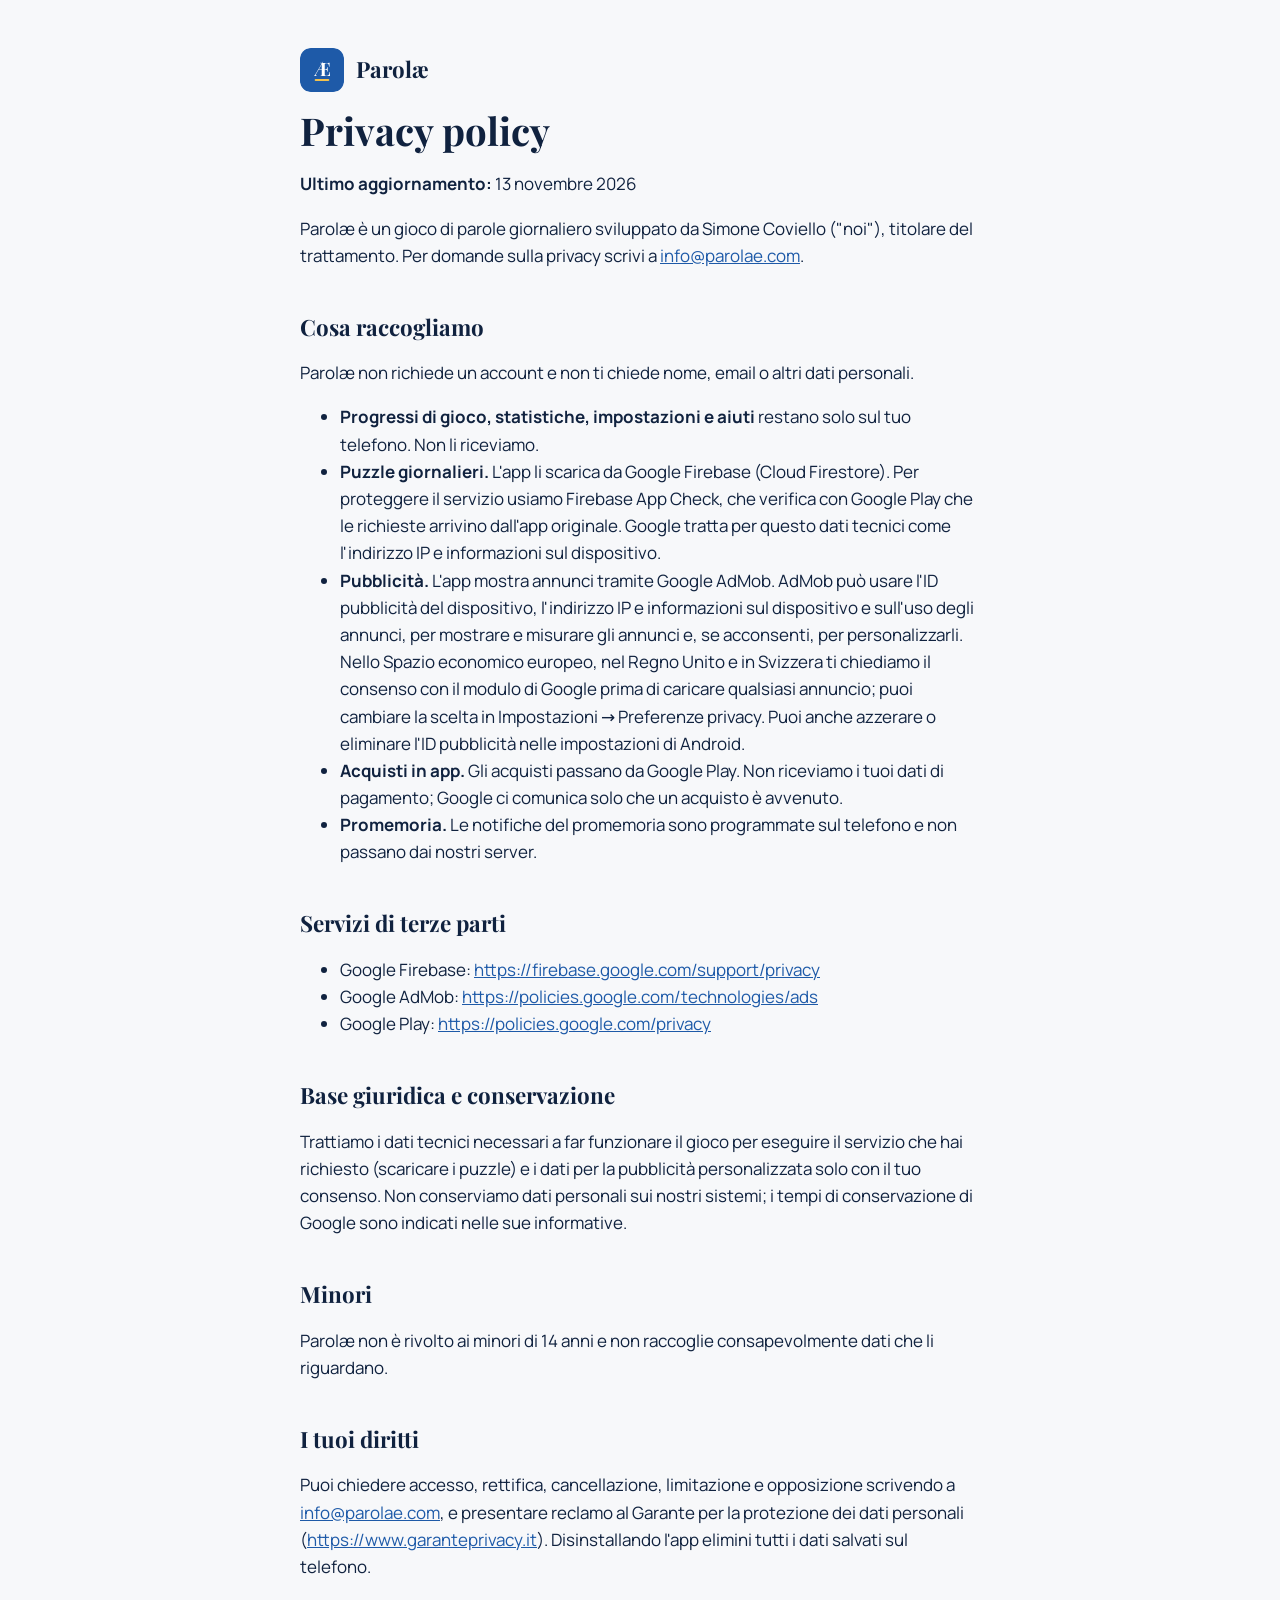
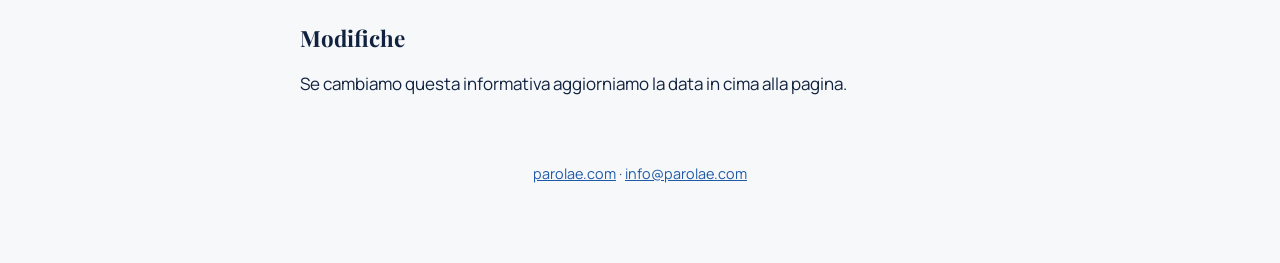
==== privacy/index.html @ 01f40a57 "Landing page, privacy policy and app-ads.txt for parolae.com Co-Authored-By: Claude Opus 5.5 <norepl" ====
<!doctype html>
<html lang="it">
<head>
  <meta charset="utf-8">
  <meta name="viewport" content="width=device-width, initial-scale=1">
  <title>Privacy policy – Parolæ</title>
  <link rel="icon" href="../assets/icon-512.png">
  <link rel="stylesheet" href="../assets/style.css">
</head>
<body>
  <main>
    <a class="page" href="../"><header class="page"><img class="logo" src="../assets/logo.svg" alt=""><span>Parolæ</span></header></a>
    <h1>Privacy policy</h1>
    <p><strong>Ultimo aggiornamento:</strong> 13 novembre 2026</p>
    <p>Parolæ è un gioco di parole giornaliero sviluppato da Simone Coviello ("noi"), titolare del trattamento. Per domande sulla privacy scrivi a <a href="mailto:info@parolae.com">info@parolae.com</a>.</p>
    <h2>Cosa raccogliamo</h2>
    <p>Parolæ non richiede un account e non ti chiede nome, email o altri dati personali.</p>
    <ul>
<li><strong>Progressi di gioco, statistiche, impostazioni e aiuti</strong> restano solo sul tuo telefono. Non li riceviamo.</li>
<li><strong>Puzzle giornalieri.</strong> L'app li scarica da Google Firebase (Cloud Firestore). Per proteggere il servizio usiamo Firebase App Check, che verifica con Google Play che le richieste arrivino dall'app originale. Google tratta per questo dati tecnici come l'indirizzo IP e informazioni sul dispositivo.</li>
<li><strong>Pubblicità.</strong> L'app mostra annunci tramite Google AdMob. AdMob può usare l'ID pubblicità del dispositivo, l'indirizzo IP e informazioni sul dispositivo e sull'uso degli annunci, per mostrare e misurare gli annunci e, se acconsenti, per personalizzarli. Nello Spazio economico europeo, nel Regno Unito e in Svizzera ti chiediamo il consenso con il modulo di Google prima di caricare qualsiasi annuncio; puoi cambiare la scelta in Impostazioni → Preferenze privacy. Puoi anche azzerare o eliminare l'ID pubblicità nelle impostazioni di Android.</li>
<li><strong>Acquisti in app.</strong> Gli acquisti passano da Google Play. Non riceviamo i tuoi dati di pagamento; Google ci comunica solo che un acquisto è avvenuto.</li>
<li><strong>Promemoria.</strong> Le notifiche del promemoria sono programmate sul telefono e non passano dai nostri server.</li>
</ul>
    <h2>Servizi di terze parti</h2>
    <ul>
<li>Google Firebase: <a href="https://firebase.google.com/support/privacy">https://firebase.google.com/support/privacy</a></li>
<li>Google AdMob: <a href="https://policies.google.com/technologies/ads">https://policies.google.com/technologies/ads</a></li>
<li>Google Play: <a href="https://policies.google.com/privacy">https://policies.google.com/privacy</a></li>
</ul>
    <h2>Base giuridica e conservazione</h2>
    <p>Trattiamo i dati tecnici necessari a far funzionare il gioco per eseguire il servizio che hai richiesto (scaricare i puzzle) e i dati per la pubblicità personalizzata solo con il tuo consenso. Non conserviamo dati personali sui nostri sistemi; i tempi di conservazione di Google sono indicati nelle sue informative.</p>
    <h2>Minori</h2>
    <p>Parolæ non è rivolto ai minori di 14 anni e non raccoglie consapevolmente dati che li riguardano.</p>
    <h2>I tuoi diritti</h2>
    <p>Puoi chiedere accesso, rettifica, cancellazione, limitazione e opposizione scrivendo a <a href="mailto:info@parolae.com">info@parolae.com</a>, e presentare reclamo al Garante per la protezione dei dati personali (<a href="https://www.garanteprivacy.it">https://www.garanteprivacy.it</a>). Disinstallando l'app elimini tutti i dati salvati sul telefono.</p>
    <h2>Modifiche</h2>
    <p>Se cambiamo questa informativa aggiorniamo la data in cima alla pagina.</p>
    <footer><p><a href="../">parolae.com</a> · <a href="mailto:info@parolae.com">info@parolae.com</a></p></footer>
  </main>
</body>
</html>
---- assets/style.css ----
@font-face { font-family: "Playfair Display"; font-weight: 700; src: url("fonts/PlayfairDisplay-Bold.ttf") format("truetype"); font-display: swap; }
@font-face { font-family: "Manrope"; font-weight: 400; src: url("fonts/Manrope-Regular.ttf") format("truetype"); font-display: swap; }
@font-face { font-family: "Manrope"; font-weight: 700; src: url("fonts/Manrope-Bold.ttf") format("truetype"); font-display: swap; }

/* Mediterraneo palette, like the app. */
:root { --bg: #F7F8FA; --tile: #E3E9F2; --ink: #10223F; --muted: #4F5D75; --accent: #1E5AA8; --selection: #F2C14E; }
@media (prefers-color-scheme: dark) {
  :root { --bg: #0D1626; --tile: #1B2842; --ink: #E8EEF7; --muted: #9AA8BF; --accent: #7FB0F5; }
}
* { box-sizing: border-box; }
body { margin: 0; background: var(--bg); color: var(--ink); font: 17px/1.6 "Manrope", system-ui, sans-serif; }
main { max-width: 720px; margin: 0 auto; padding: 48px 20px 64px; }
h1, h2 { font-family: "Playfair Display", Georgia, serif; line-height: 1.2; }
h1 { font-size: 2.4rem; margin: 0.4em 0 0.2em; }
h2 { font-size: 1.4rem; margin-top: 2em; }
a { color: var(--accent); }
.muted { color: var(--muted); }
.logo { width: 96px; height: 96px; border-radius: 24px; display: block; }
.hero { text-align: center; padding-top: 10vh; }
.hero .logo { margin: 0 auto; }
.tagline { font-size: 1.2rem; color: var(--muted); }
.badge { display: inline-block; margin-top: 24px; padding: 12px 22px; border-radius: 22px; background: var(--tile); font-weight: 700; }
.badge::after { content: ""; display: block; height: 3px; margin-top: 4px; border-radius: 2px; background: var(--selection); }
a.page { text-decoration: none; color: inherit; }
header.page { display: flex; align-items: center; gap: 12px; text-decoration: none; color: inherit; }
header.page .logo { width: 44px; height: 44px; border-radius: 11px; }
header.page span { font-family: "Playfair Display", Georgia, serif; font-weight: 700; font-size: 1.4rem; }
footer { margin-top: 64px; font-size: 0.9rem; color: var(--muted); text-align: center; }
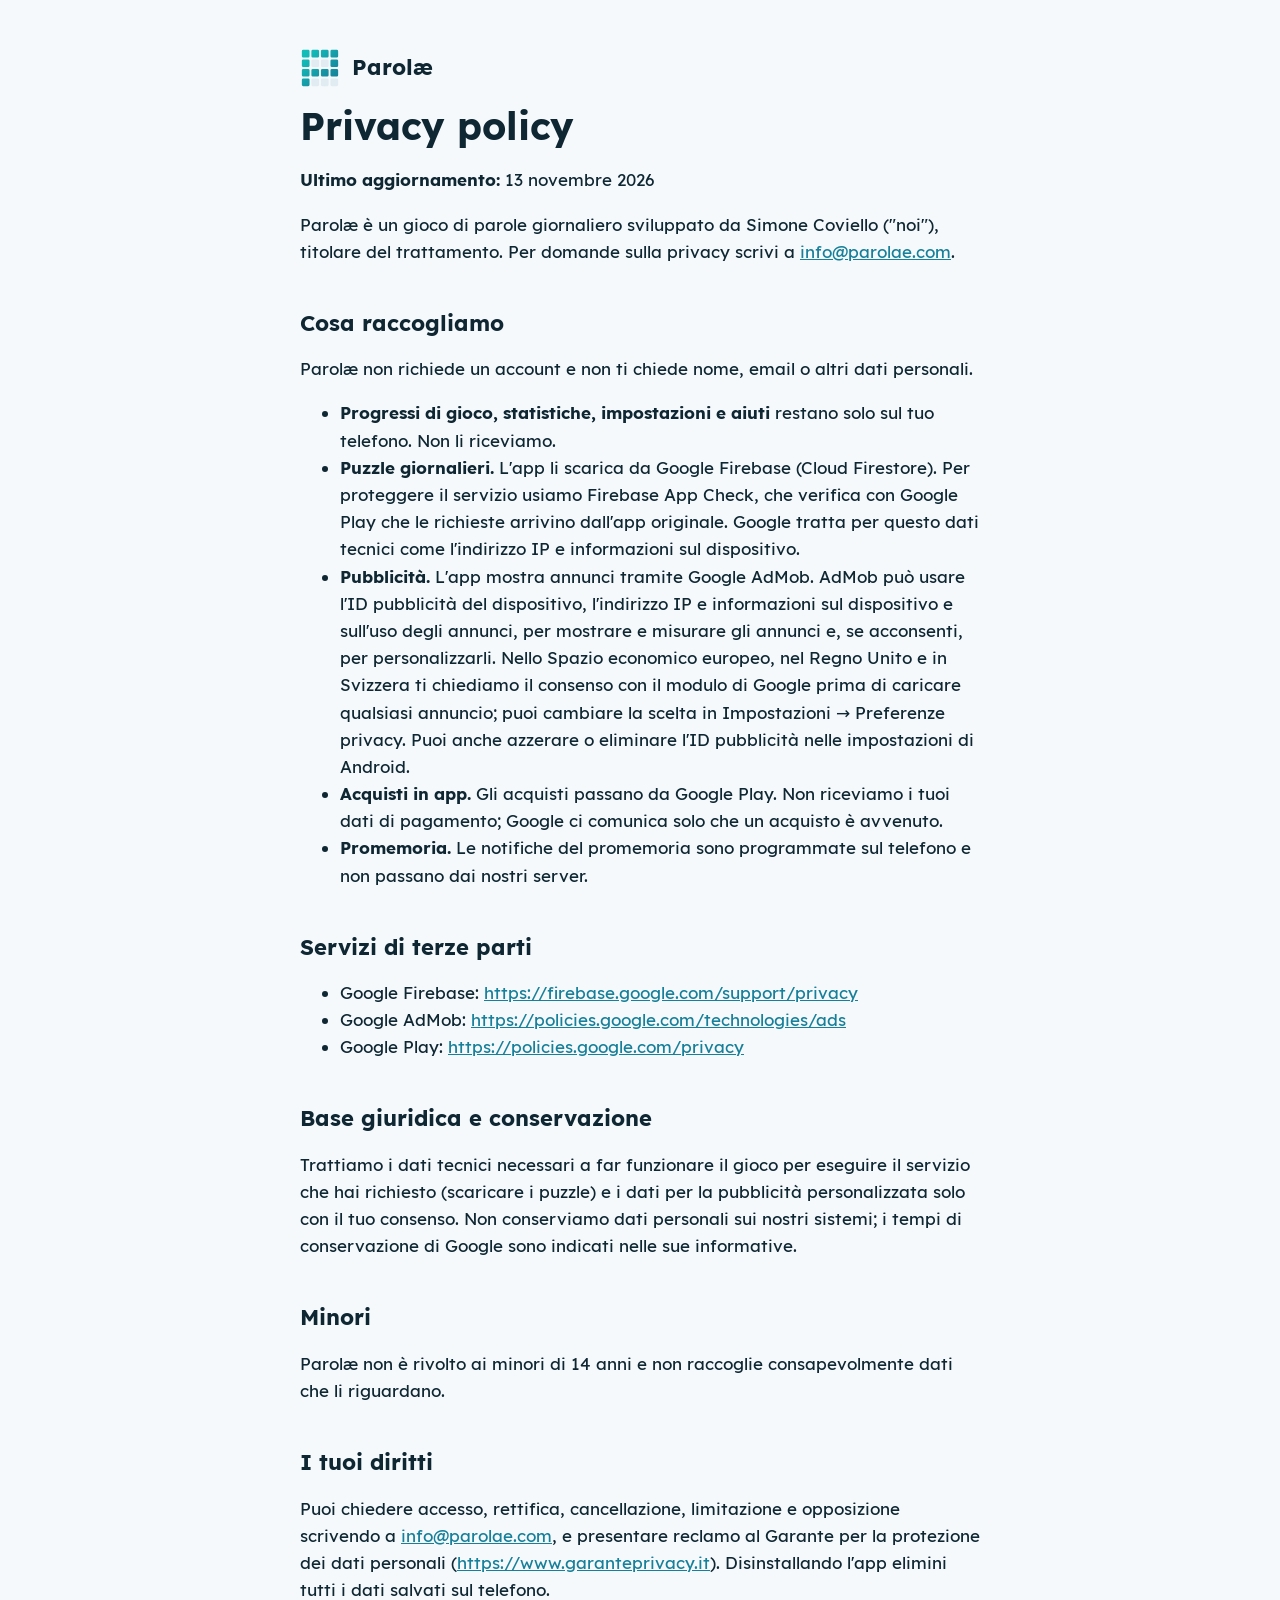
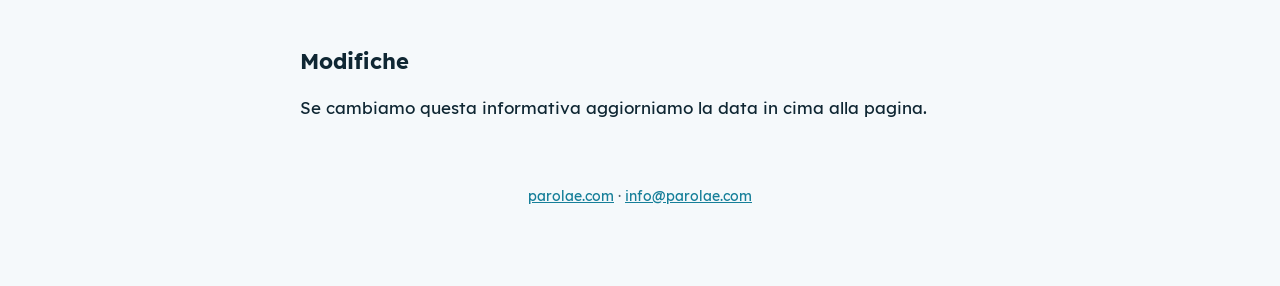
==== commit ccb9d49c: "New logo (grid P), Riva palette and Lexend font Co-Authored-By: Claude Opus 5.5 <noreply@anthropic.c" ====
--- a/privacy/index.html
+++ b/privacy/index.html
@@ -4,12 +4,13 @@
   <meta charset="utf-8">
   <meta name="viewport" content="width=device-width, initial-scale=1">
   <title>Privacy policy – Parolæ</title>
-  <link rel="icon" href="../assets/icon-512.png">
+  <link rel="icon" href="../assets/logo.svg" type="image/svg+xml">
+  <link rel="apple-touch-icon" href="../assets/icon-512.png">
   <link rel="stylesheet" href="../assets/style.css">
 </head>
 <body>
   <main>
-    <a class="page" href="../"><header class="page"><img class="logo" src="../assets/logo.svg" alt=""><span>Parolæ</span></header></a>
+    <a class="page" href="../"><header class="page"><picture><source srcset="../assets/logo-dark.svg" media="(prefers-color-scheme: dark)"><img class="logo" src="../assets/logo.svg" alt=""></picture><span>Parolæ</span></header></a>
     <h1>Privacy policy</h1>
     <p><strong>Ultimo aggiornamento:</strong> 13 novembre 2026</p>
     <p>Parolæ è un gioco di parole giornaliero sviluppato da Simone Coviello ("noi"), titolare del trattamento. Per domande sulla privacy scrivi a <a href="mailto:info@parolae.com">info@parolae.com</a>.</p>
--- a/assets/style.css
+++ b/assets/style.css
@@ -1,21 +1,23 @@
-@font-face { font-family: "Playfair Display"; font-weight: 700; src: url("fonts/PlayfairDisplay-Bold.ttf") format("truetype"); font-display: swap; }
-@font-face { font-family: "Manrope"; font-weight: 400; src: url("fonts/Manrope-Regular.ttf") format("truetype"); font-display: swap; }
-@font-face { font-family: "Manrope"; font-weight: 700; src: url("fonts/Manrope-Bold.ttf") format("truetype"); font-display: swap; }
+@font-face { font-family: "Lexend"; font-weight: 400; src: url("fonts/Lexend-Regular.ttf") format("truetype"); font-display: swap; }
+@font-face { font-family: "Lexend"; font-weight: 700; src: url("fonts/Lexend-Bold.ttf") format("truetype"); font-display: swap; }
 
-/* Mediterraneo palette, like the app. */
-:root { --bg: #F7F8FA; --tile: #E3E9F2; --ink: #10223F; --muted: #4F5D75; --accent: #1E5AA8; --selection: #F2C14E; }
+/* Riva palette, like the app. */
+:root { --bg: #F5F9FB; --tile: #E0ECF1; --ink: #0F2733; --muted: #50656F; --accent: #167F99; --selection: #14BEB9; }
 @media (prefers-color-scheme: dark) {
-  :root { --bg: #0D1626; --tile: #1B2842; --ink: #E8EEF7; --muted: #9AA8BF; --accent: #7FB0F5; }
+  :root { --bg: #0C1820; --tile: #172A35; --ink: #E6F1F5; --muted: #97AAB4; --accent: #63DEFD; }
 }
 * { box-sizing: border-box; }
-body { margin: 0; background: var(--bg); color: var(--ink); font: 17px/1.6 "Manrope", system-ui, sans-serif; }
+body { margin: 0; background: var(--bg); color: var(--ink); font: 17px/1.6 "Lexend", system-ui, sans-serif; }
 main { max-width: 720px; margin: 0 auto; padding: 48px 20px 64px; }
-h1, h2 { font-family: "Playfair Display", Georgia, serif; line-height: 1.2; }
+h1, h2 { font-weight: 700; line-height: 1.2; }
 h1 { font-size: 2.4rem; margin: 0.4em 0 0.2em; }
 h2 { font-size: 1.4rem; margin-top: 2em; }
 a { color: var(--accent); }
 .muted { color: var(--muted); }
-.logo { width: 96px; height: 96px; border-radius: 24px; display: block; }
+/* Logo: the grid P (from docs/brand in the app repo). */
+.logo { width: 96px; height: 96px; display: block; }
+.wordmark { display: block; height: 72px; width: auto; max-width: 100%; margin: 0 auto; }
+.hero h1 { margin: 0; }
 .hero { text-align: center; padding-top: 10vh; }
 .hero .logo { margin: 0 auto; }
 .tagline { font-size: 1.2rem; color: var(--muted); }
@@ -23,6 +25,6 @@
 .badge::after { content: ""; display: block; height: 3px; margin-top: 4px; border-radius: 2px; background: var(--selection); }
 a.page { text-decoration: none; color: inherit; }
 header.page { display: flex; align-items: center; gap: 12px; text-decoration: none; color: inherit; }
-header.page .logo { width: 44px; height: 44px; border-radius: 11px; }
-header.page span { font-family: "Playfair Display", Georgia, serif; font-weight: 700; font-size: 1.4rem; }
+header.page .logo { width: 40px; height: 40px; }
+header.page span { font-weight: 700; font-size: 1.4rem; }
 footer { margin-top: 64px; font-size: 0.9rem; color: var(--muted); text-align: center; }
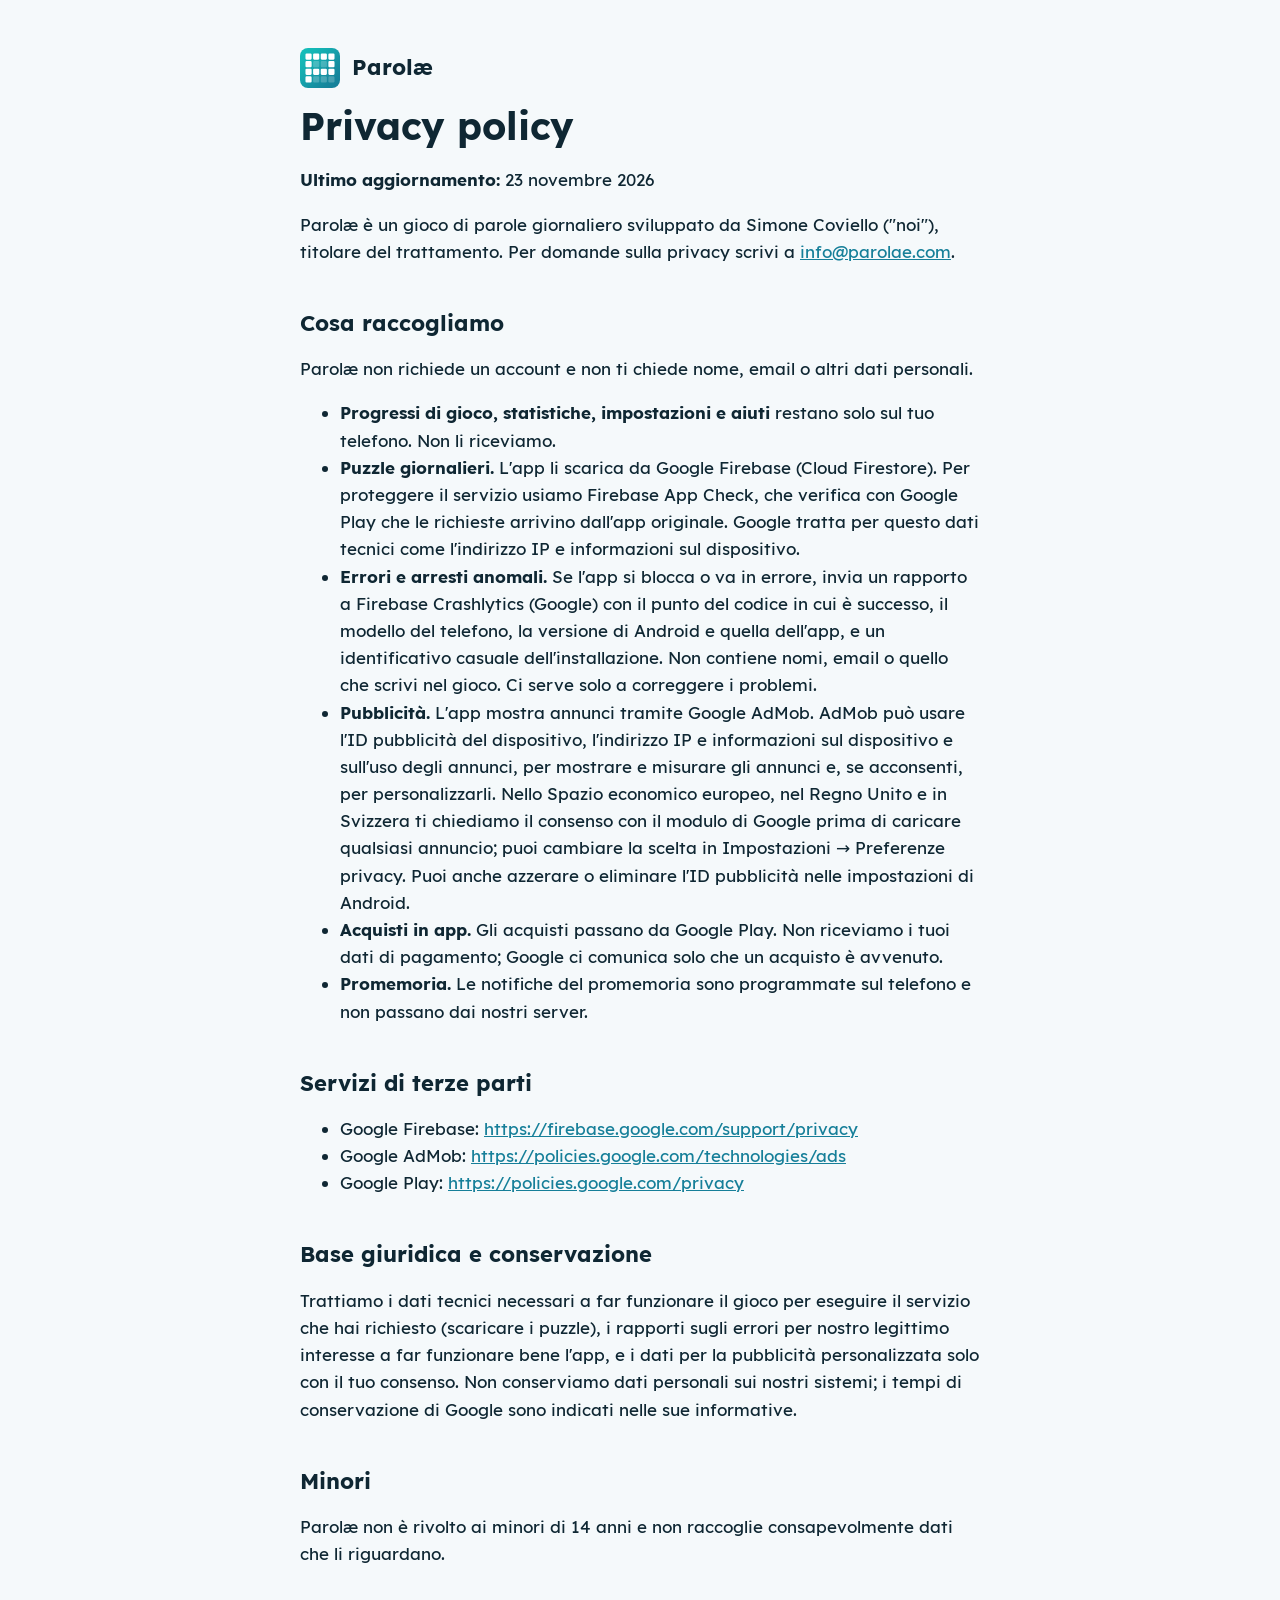
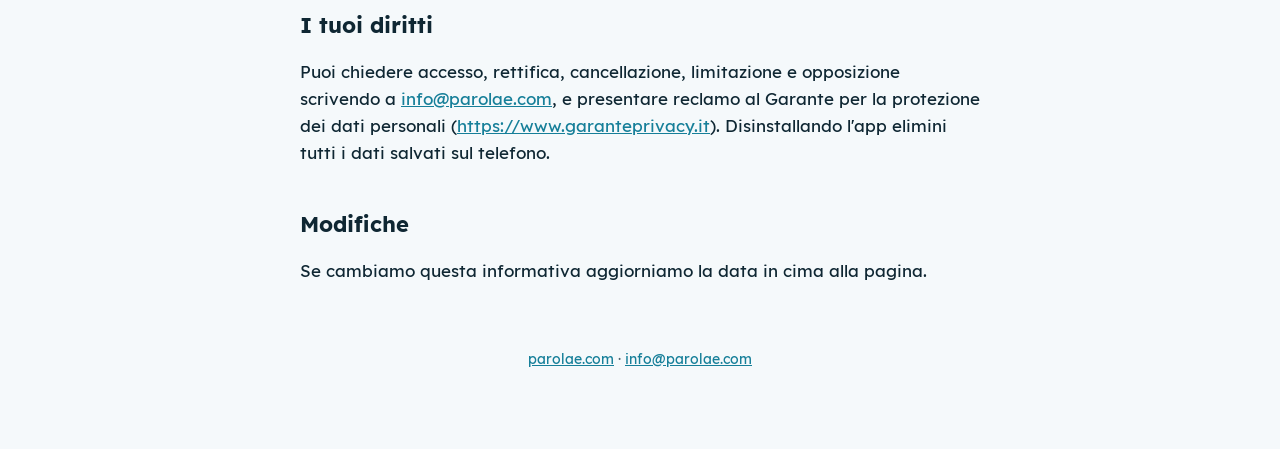
==== commit 18ed3e35: "Privacy: crash reports with Firebase Crashlytics Co-Authored-By: Claude Opus 5.5 <noreply@anthropic." ====
--- a/privacy/index.html
+++ b/privacy/index.html
@@ -12,13 +12,14 @@
   <main>
     <a class="page" href="../"><header class="page"><picture><source srcset="../assets/logo-dark.svg" media="(prefers-color-scheme: dark)"><img class="logo" src="../assets/logo.svg" alt=""></picture><span>Parolæ</span></header></a>
     <h1>Privacy policy</h1>
-    <p><strong>Ultimo aggiornamento:</strong> 13 novembre 2026</p>
+    <p><strong>Ultimo aggiornamento:</strong> 23 novembre 2026</p>
     <p>Parolæ è un gioco di parole giornaliero sviluppato da Simone Coviello ("noi"), titolare del trattamento. Per domande sulla privacy scrivi a <a href="mailto:info@parolae.com">info@parolae.com</a>.</p>
     <h2>Cosa raccogliamo</h2>
     <p>Parolæ non richiede un account e non ti chiede nome, email o altri dati personali.</p>
     <ul>
 <li><strong>Progressi di gioco, statistiche, impostazioni e aiuti</strong> restano solo sul tuo telefono. Non li riceviamo.</li>
 <li><strong>Puzzle giornalieri.</strong> L'app li scarica da Google Firebase (Cloud Firestore). Per proteggere il servizio usiamo Firebase App Check, che verifica con Google Play che le richieste arrivino dall'app originale. Google tratta per questo dati tecnici come l'indirizzo IP e informazioni sul dispositivo.</li>
+<li><strong>Errori e arresti anomali.</strong> Se l'app si blocca o va in errore, invia un rapporto a Firebase Crashlytics (Google) con il punto del codice in cui è successo, il modello del telefono, la versione di Android e quella dell'app, e un identificativo casuale dell'installazione. Non contiene nomi, email o quello che scrivi nel gioco. Ci serve solo a correggere i problemi.</li>
 <li><strong>Pubblicità.</strong> L'app mostra annunci tramite Google AdMob. AdMob può usare l'ID pubblicità del dispositivo, l'indirizzo IP e informazioni sul dispositivo e sull'uso degli annunci, per mostrare e misurare gli annunci e, se acconsenti, per personalizzarli. Nello Spazio economico europeo, nel Regno Unito e in Svizzera ti chiediamo il consenso con il modulo di Google prima di caricare qualsiasi annuncio; puoi cambiare la scelta in Impostazioni → Preferenze privacy. Puoi anche azzerare o eliminare l'ID pubblicità nelle impostazioni di Android.</li>
 <li><strong>Acquisti in app.</strong> Gli acquisti passano da Google Play. Non riceviamo i tuoi dati di pagamento; Google ci comunica solo che un acquisto è avvenuto.</li>
 <li><strong>Promemoria.</strong> Le notifiche del promemoria sono programmate sul telefono e non passano dai nostri server.</li>
@@ -30,7 +31,7 @@
 <li>Google Play: <a href="https://policies.google.com/privacy">https://policies.google.com/privacy</a></li>
 </ul>
     <h2>Base giuridica e conservazione</h2>
-    <p>Trattiamo i dati tecnici necessari a far funzionare il gioco per eseguire il servizio che hai richiesto (scaricare i puzzle) e i dati per la pubblicità personalizzata solo con il tuo consenso. Non conserviamo dati personali sui nostri sistemi; i tempi di conservazione di Google sono indicati nelle sue informative.</p>
+    <p>Trattiamo i dati tecnici necessari a far funzionare il gioco per eseguire il servizio che hai richiesto (scaricare i puzzle), i rapporti sugli errori per nostro legittimo interesse a far funzionare bene l'app, e i dati per la pubblicità personalizzata solo con il tuo consenso. Non conserviamo dati personali sui nostri sistemi; i tempi di conservazione di Google sono indicati nelle sue informative.</p>
     <h2>Minori</h2>
     <p>Parolæ non è rivolto ai minori di 14 anni e non raccoglie consapevolmente dati che li riguardano.</p>
     <h2>I tuoi diritti</h2>
